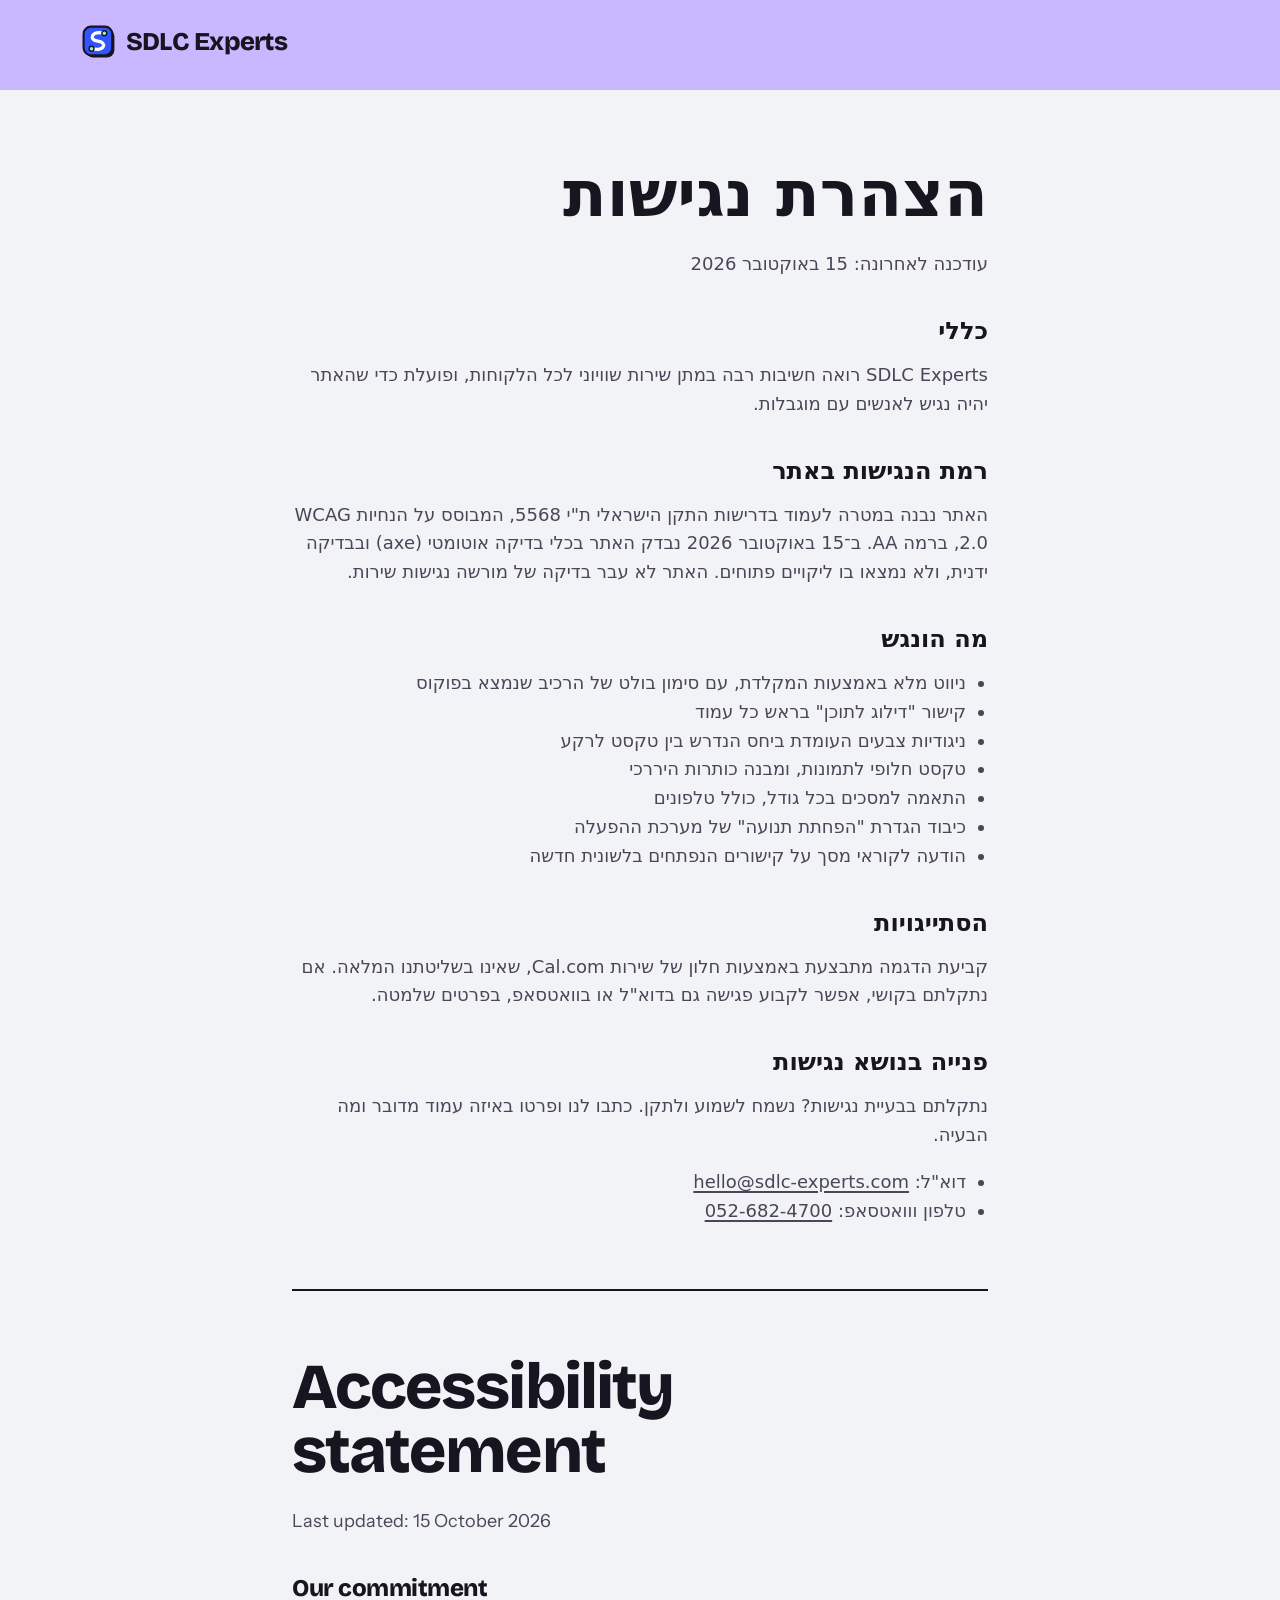
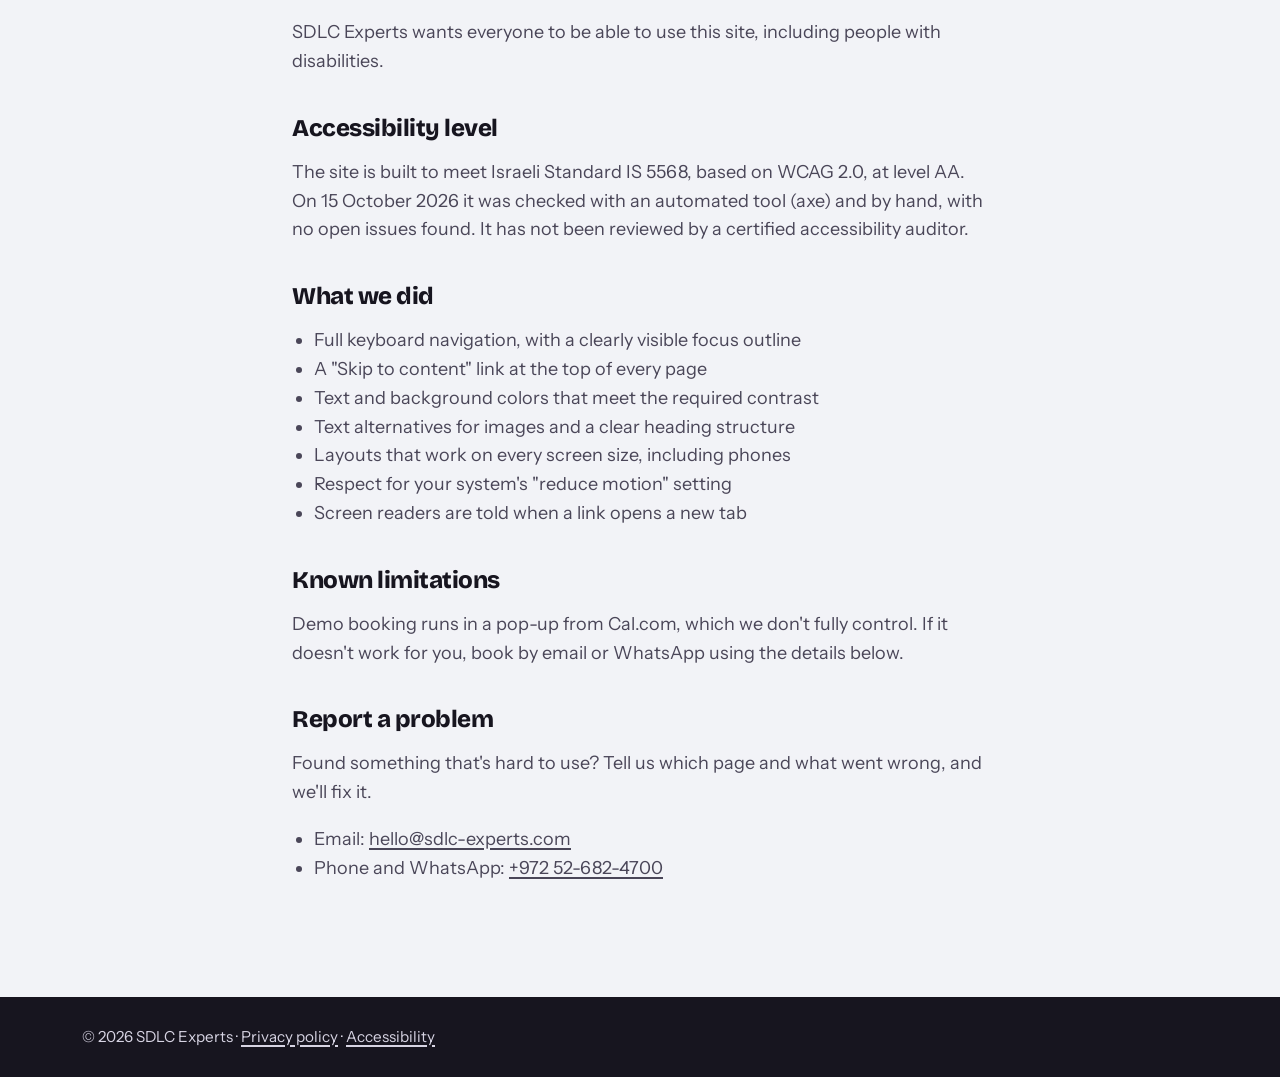
==== accessibility/index.html @ 6ee52eac "Accessibility: statement page, skip links, contrast fix - /accessibility/: Hebrew and English access" ====
<!doctype html>
<html lang="en">
<head>
<title>Accessibility statement | SDLC Experts</title>
<meta charset="utf-8">
<meta name="viewport" content="width=device-width, initial-scale=1">
<link rel="icon" href="/favicon.svg" type="image/svg+xml">
<link rel="stylesheet" href="/fonts/fonts.css">
<style>
:root{--ink:#17151F;--paper:#F2F3F7;--white:#FFFFFF;--lilac:#C9B8FF;--blue:#3355FF;--muted:#4A4658;--line:2px solid var(--ink)}
*{box-sizing:border-box}
body{margin:0;background:var(--paper);color:var(--ink);font-family:'Instrument Sans',system-ui,sans-serif;font-size:18px;line-height:1.6;-webkit-font-smoothing:antialiased}
a{color:inherit;text-decoration-thickness:2px;text-underline-offset:3px}
:focus-visible{outline:3px solid var(--blue);outline-offset:3px;border-radius:6px}
.wrap{max-width:760px;margin:0 auto;padding:0 32px}
header{background:var(--lilac)}
header .wrap{max-width:1180px;padding-top:22px;padding-bottom:22px}
.logo{font-family:'Bricolage Grotesque',sans-serif;font-weight:800;font-size:1.6rem;letter-spacing:-.03em;text-decoration:none;display:inline-flex;align-items:center;gap:10px}
.logo-mark{width:34px;height:34px;display:block}
main .wrap{padding-top:72px;padding-bottom:96px}
h1,h2{font-family:'Bricolage Grotesque',sans-serif;font-weight:800;letter-spacing:-.03em;line-height:1}
h1{font-size:clamp(2.4rem,6vw,4rem);margin:0 0 24px}
h2{font-size:1.5rem;letter-spacing:-.02em;margin:40px 0 10px}
p,li{color:var(--muted)}
ul{padding-inline-start:22px;padding-left:0;padding-right:0}
html[dir] ul,ul{padding-inline-start:22px}
.btn{display:inline-flex;align-items:center;min-height:56px;padding:0 28px;border:var(--line);border-radius:999px;background:var(--ink);color:var(--white);text-decoration:none;font-weight:600;box-shadow:4px 4px 0 var(--ink)}
.btn:hover{transform:translate(-2px,-2px);box-shadow:6px 6px 0 var(--ink)}
footer{background:var(--ink);color:#D7D4E3;font-size:.95rem}
footer .wrap{max-width:1180px;padding-top:28px;padding-bottom:28px}
footer a{color:#D7D4E3}
@media (max-width:640px){.wrap{padding-left:20px;padding-right:20px} main .wrap{padding-top:44px;padding-bottom:64px}}
@media (prefers-reduced-motion:reduce){.btn:hover{transform:none}}
.skip{position:absolute;left:-9999px;top:12px;z-index:100;padding:10px 18px;border:2px solid #17151F;border-radius:999px;background:#FFFFFF;color:#17151F;font-weight:600;text-decoration:none}
.skip:focus{left:16px}
.sr-only{position:absolute;width:1px;height:1px;padding:0;margin:-1px;overflow:hidden;clip:rect(0,0,0,0);white-space:nowrap;border:0}
.he{font-family:system-ui,-apple-system,"Segoe UI",Arial,sans-serif}
.he h1,.he h2{font-family:system-ui,-apple-system,"Segoe UI",Arial,sans-serif;letter-spacing:0}
hr{border:0;border-top:2px solid var(--ink);margin:64px 0}
</style>
</head>
<body>
<a class="skip" href="#main">Skip to content</a>
<header><div class="wrap"><a class="logo" href="/"><img class="logo-mark" src="/logo-mark.svg" width="34" height="34" alt="">SDLC Experts</a></div></header>
<main id="main"><div class="wrap">

<section class="he" lang="he" dir="rtl">
<h1>הצהרת נגישות</h1>
<p>עודכנה לאחרונה: 15 באוקטובר 2026</p>

<h2>כללי</h2>
<p>SDLC Experts רואה חשיבות רבה במתן שירות שוויוני לכל הלקוחות, ופועלת כדי שהאתר יהיה נגיש לאנשים עם מוגבלות.</p>

<h2>רמת הנגישות באתר</h2>
<p>האתר נבנה במטרה לעמוד בדרישות התקן הישראלי ת"י 5568, המבוסס על הנחיות WCAG 2.0, ברמה AA. ב־15 באוקטובר 2026 נבדק האתר בכלי בדיקה אוטומטי (axe) ובבדיקה ידנית, ולא נמצאו בו ליקויים פתוחים. האתר לא עבר בדיקה של מורשה נגישות שירות.</p>

<h2>מה הונגש</h2>
<ul>
<li>ניווט מלא באמצעות המקלדת, עם סימון בולט של הרכיב שנמצא בפוקוס</li>
<li>קישור "דילוג לתוכן" בראש כל עמוד</li>
<li>ניגודיות צבעים העומדת ביחס הנדרש בין טקסט לרקע</li>
<li>טקסט חלופי לתמונות, ומבנה כותרות היררכי</li>
<li>התאמה למסכים בכל גודל, כולל טלפונים</li>
<li>כיבוד הגדרת "הפחתת תנועה" של מערכת ההפעלה</li>
<li>הודעה לקוראי מסך על קישורים הנפתחים בלשונית חדשה</li>
</ul>

<h2>הסתייגויות</h2>
<p>קביעת הדגמה מתבצעת באמצעות חלון של שירות Cal.com, שאינו בשליטתנו המלאה. אם נתקלתם בקושי, אפשר לקבוע פגישה גם בדוא"ל או בוואטסאפ, בפרטים שלמטה.</p>

<h2>פנייה בנושא נגישות</h2>
<p>נתקלתם בבעיית נגישות? נשמח לשמוע ולתקן. כתבו לנו ופרטו באיזה עמוד מדובר ומה הבעיה.</p>
<ul>
<li>דוא"ל: <a href="mailto:hello@sdlc-experts.com">hello@sdlc-experts.com</a></li>
<li>טלפון ווואטסאפ: <a href="tel:+972526824700" dir="ltr">052-682-4700</a></li>
</ul>
</section>

<hr>

<section lang="en">
<h1>Accessibility statement</h1>
<p>Last updated: 15 October 2026</p>

<h2>Our commitment</h2>
<p>SDLC Experts wants everyone to be able to use this site, including people with disabilities.</p>

<h2>Accessibility level</h2>
<p>The site is built to meet Israeli Standard IS 5568, based on WCAG 2.0, at level AA. On 15 October 2026 it was checked with an automated tool (axe) and by hand, with no open issues found. It has not been reviewed by a certified accessibility auditor.</p>

<h2>What we did</h2>
<ul>
<li>Full keyboard navigation, with a clearly visible focus outline</li>
<li>A "Skip to content" link at the top of every page</li>
<li>Text and background colors that meet the required contrast</li>
<li>Text alternatives for images and a clear heading structure</li>
<li>Layouts that work on every screen size, including phones</li>
<li>Respect for your system's "reduce motion" setting</li>
<li>Screen readers are told when a link opens a new tab</li>
</ul>

<h2>Known limitations</h2>
<p>Demo booking runs in a pop-up from Cal.com, which we don't fully control. If it doesn't work for you, book by email or WhatsApp using the details below.</p>

<h2>Report a problem</h2>
<p>Found something that's hard to use? Tell us which page and what went wrong, and we'll fix it.</p>
<ul>
<li>Email: <a href="mailto:hello@sdlc-experts.com">hello@sdlc-experts.com</a></li>
<li>Phone and WhatsApp: <a href="tel:+972526824700">+972 52-682-4700</a></li>
</ul>
</section>

</div></main>
<footer><div class="wrap">© 2026 SDLC Experts · <a href="/privacy/">Privacy policy</a> · <a href="/accessibility/">Accessibility</a></div></footer>
</body>
</html>
---- fonts/fonts.css ----
/* Self-hosted fonts (SIL Open Font License). No requests to Google. */
@font-face{font-family:'Bricolage Grotesque';font-style:normal;font-weight:600;font-display:swap;src:url(/fonts/bricolage-grotesque-latin-600-normal.woff2) format('woff2')}
@font-face{font-family:'Bricolage Grotesque';font-style:normal;font-weight:800;font-display:swap;src:url(/fonts/bricolage-grotesque-latin-800-normal.woff2) format('woff2')}
@font-face{font-family:'Instrument Sans';font-style:normal;font-weight:400;font-display:swap;src:url(/fonts/instrument-sans-latin-400-normal.woff2) format('woff2')}
@font-face{font-family:'Instrument Sans';font-style:normal;font-weight:500;font-display:swap;src:url(/fonts/instrument-sans-latin-500-normal.woff2) format('woff2')}
@font-face{font-family:'Instrument Sans';font-style:normal;font-weight:600;font-display:swap;src:url(/fonts/instrument-sans-latin-600-normal.woff2) format('woff2')}
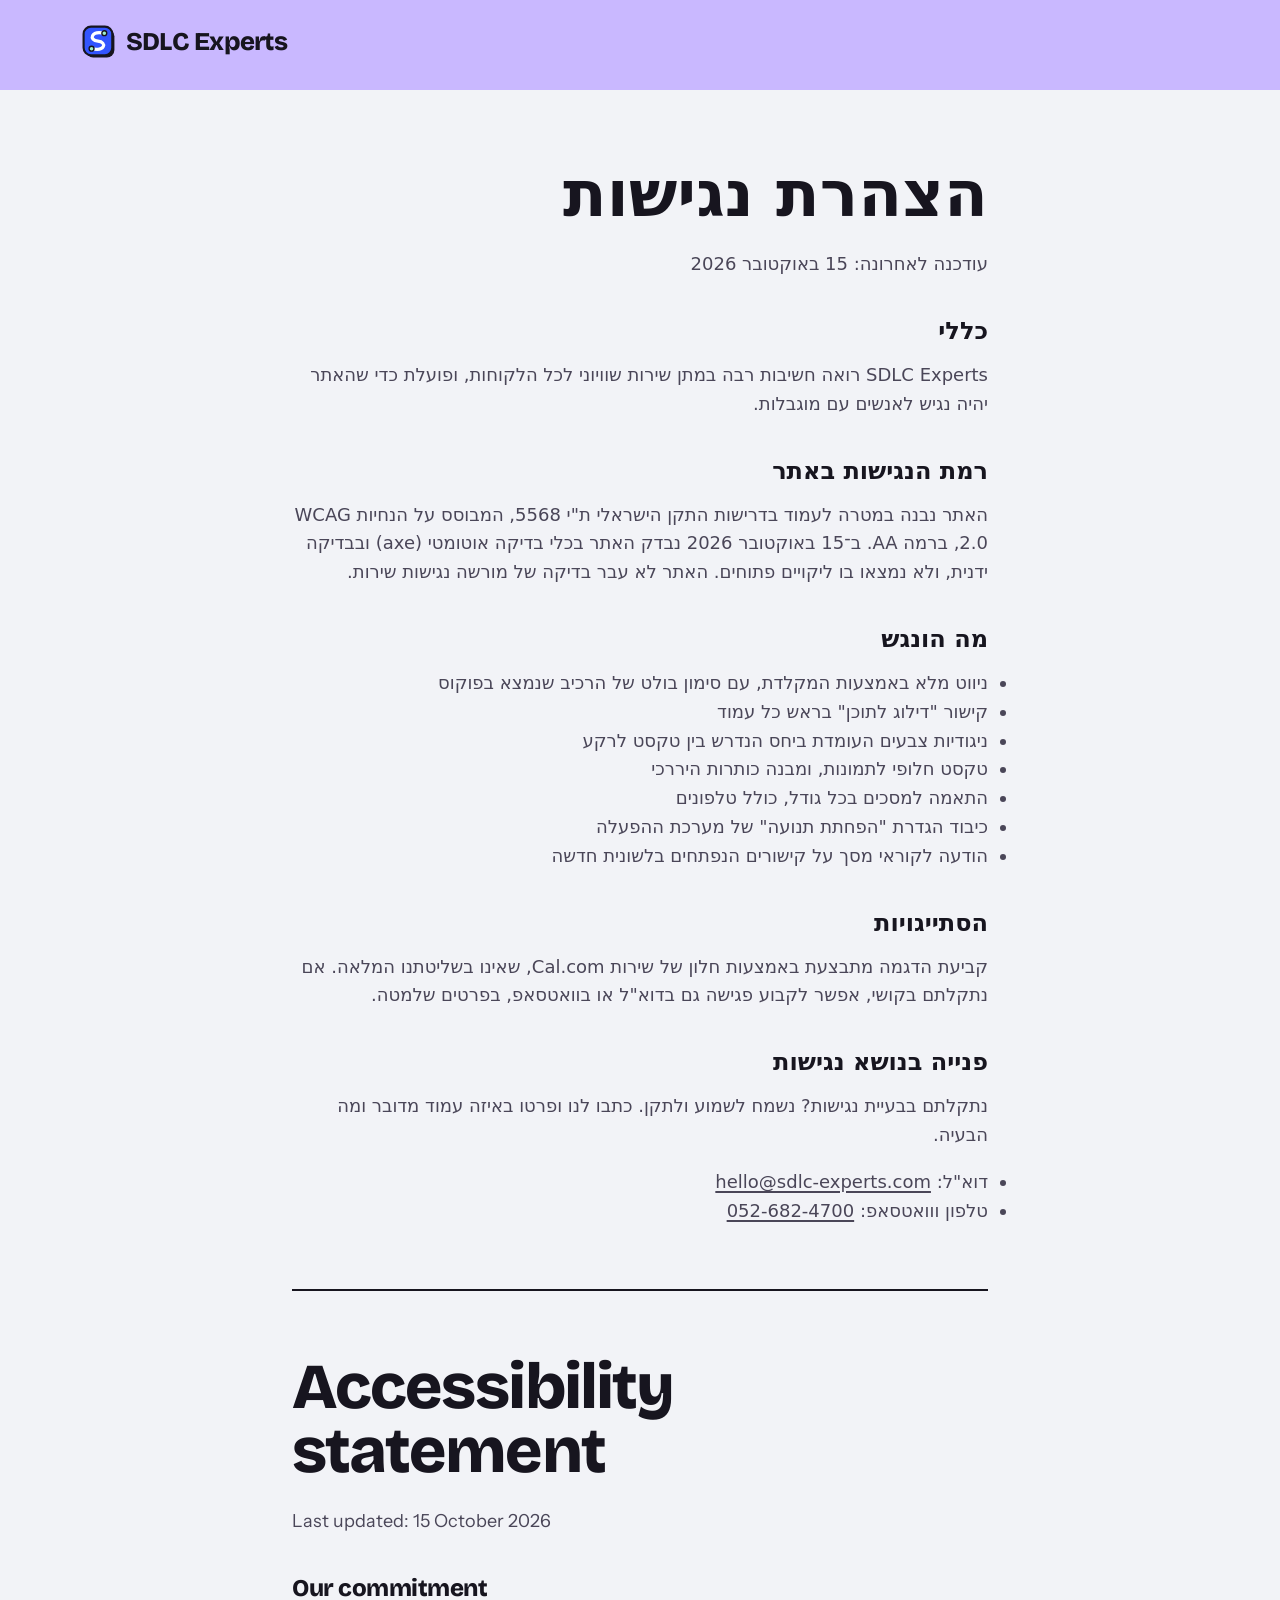
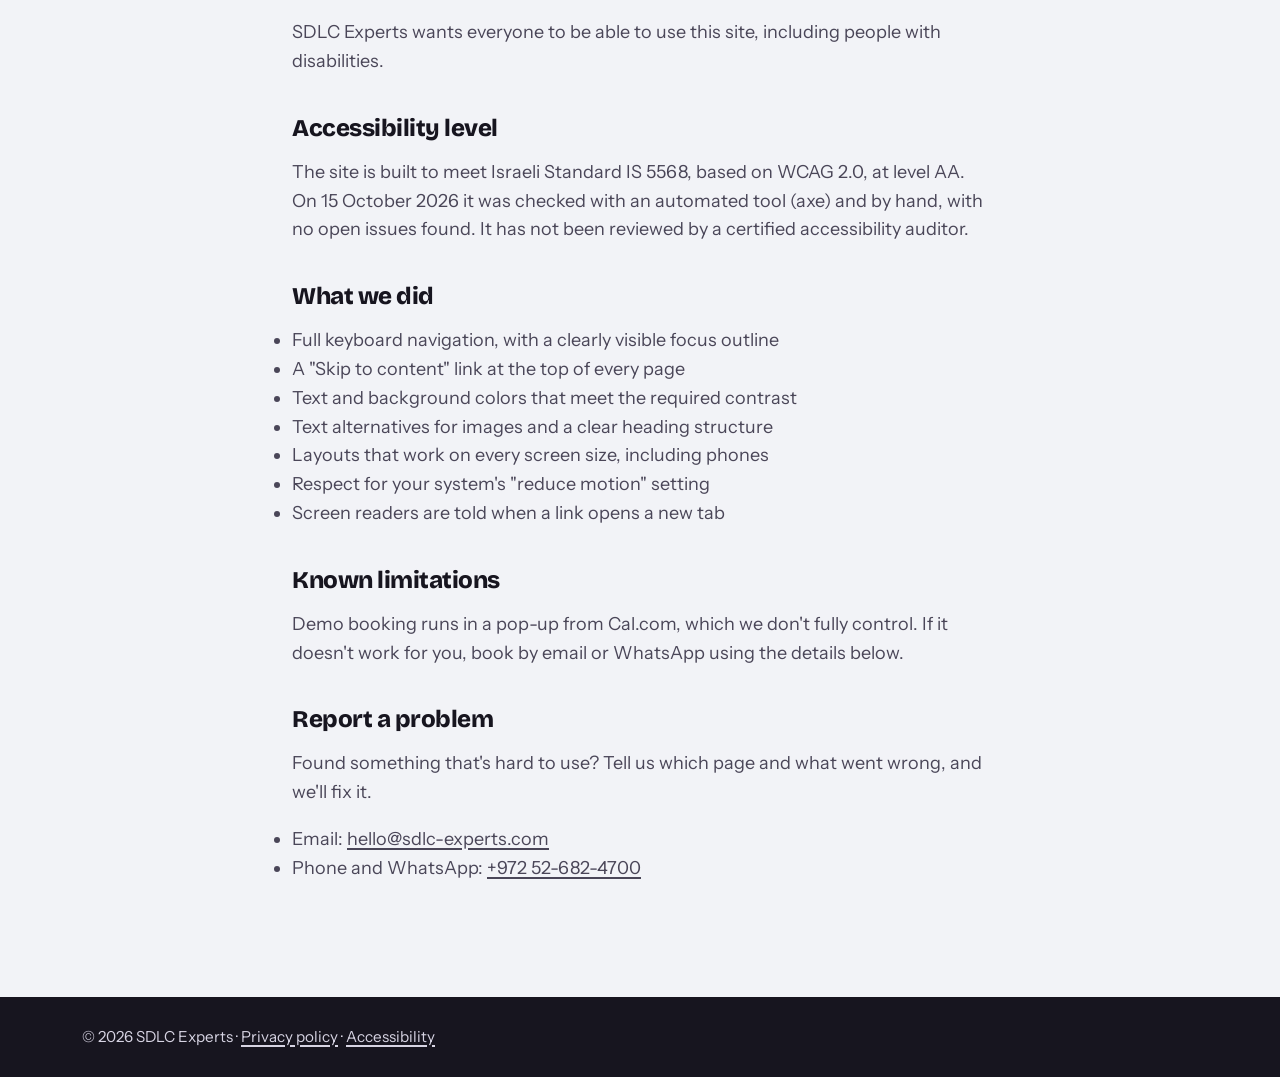
==== commit 05f2fb5d: "Remove duplicate list CSS rule Co-Authored-By: Claude Opus 5.5 <noreply@anthropic.com> Claude-Sessio" ====
--- a/accessibility/index.html
+++ b/accessibility/index.html
@@ -23,7 +23,6 @@
 h2{font-size:1.5rem;letter-spacing:-.02em;margin:40px 0 10px}
 p,li{color:var(--muted)}
 ul{padding-inline-start:22px;padding-left:0;padding-right:0}
-html[dir] ul,ul{padding-inline-start:22px}
 .btn{display:inline-flex;align-items:center;min-height:56px;padding:0 28px;border:var(--line);border-radius:999px;background:var(--ink);color:var(--white);text-decoration:none;font-weight:600;box-shadow:4px 4px 0 var(--ink)}
 .btn:hover{transform:translate(-2px,-2px);box-shadow:6px 6px 0 var(--ink)}
 footer{background:var(--ink);color:#D7D4E3;font-size:.95rem}
